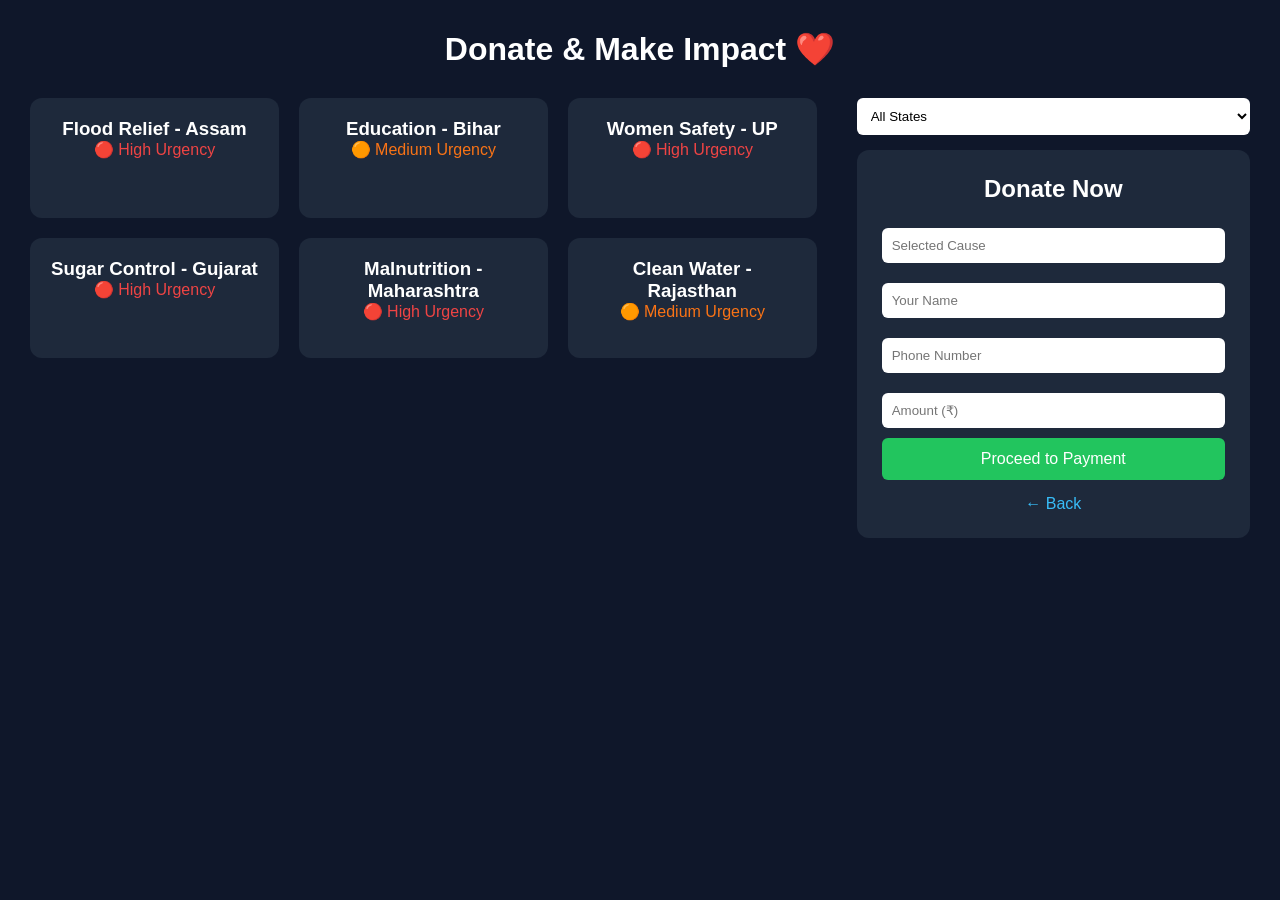
==== donate.html @ b56651e7 "Update website with new pages and styles" ====
<!DOCTYPE html>
<html lang="en">
<head>
<meta charset="UTF-8">
<meta name="viewport" content="width=device-width, initial-scale=1.0">
<title>Donate</title>

<!-- CONNECT CSS -->
<link rel="stylesheet" href="donate.css">
</head>

<body>

<h1>Donate & Make Impact ❤️</h1>

<div class="main-container">

  <!-- LEFT SIDE (CARDS) -->
  <div class="left">

    <div class="cause-grid">

      <div class="cause-card" data-state="assam" onclick="selectCause(this, 'Flood Relief - Assam')">
        <h3>Flood Relief - Assam</h3>
        <p class="high">🔴 High Urgency</p>
      </div>

      <div class="cause-card" data-state="bihar" onclick="selectCause(this, 'Education - Bihar')">
        <h3>Education - Bihar</h3>
        <p class="medium">🟠 Medium Urgency</p>
      </div>

      <div class="cause-card" data-state="up" onclick="selectCause(this, 'Women Safety - UP')">
        <h3>Women Safety - UP</h3>
        <p class="high">🔴 High Urgency</p>
      </div>

      <div class="cause-card" data-state="gujarat" onclick="selectCause(this, 'Sugar Control - Gujarat')">
        <h3>Sugar Control - Gujarat</h3>
        <p class="high">🔴 High Urgency</p>
      </div>

      <div class="cause-card" data-state="maharashtra" onclick="selectCause(this, 'Malnutrition - Maharashtra')">
        <h3>Malnutrition - Maharashtra</h3>
        <p class="high">🔴 High Urgency</p>
      </div>

      <div class="cause-card" data-state="rajasthan" onclick="selectCause(this, 'Clean Water - Rajasthan')">
        <h3>Clean Water - Rajasthan</h3>
        <p class="medium">🟠 Medium Urgency</p>
      </div>

    </div>

  </div>

  <!-- RIGHT SIDE -->
  <div class="right">

    <!-- FILTER -->
    <div class="filter">
      <select onchange="filterState(this.value)">
        <option value="all">All States</option>
        <option value="assam">Assam</option>
        <option value="bihar">Bihar</option>
        <option value="up">UP</option>
        <option value="gujarat">Gujarat</option>
        <option value="maharashtra">Maharashtra</option>
        <option value="rajasthan">Rajasthan</option>
      </select>
    </div>

    <!-- FORM -->
    <div class="form-box">
      <h2>Donate Now</h2>

      <form onsubmit="submitForm(event)">
        <input type="text" id="cause" placeholder="Selected Cause" readonly required>
        <input type="text" id="name" placeholder="Your Name" required>
        <input type="tel" id="phone" placeholder="Phone Number" required>
        <input type="number" id="amount" placeholder="Amount (₹)" required>

        <button type="submit">Proceed to Payment</button>
      </form>

      <a href="index.html" class="back">← Back</a>
    </div>

  </div>

</div>

<!-- SCRIPT -->
<script>

// SELECT CAUSE
function selectCause(card, causeName) {
  document.querySelectorAll(".cause-card").forEach(c => c.classList.remove("active"));
  card.classList.add("active");
  document.getElementById("cause").value = causeName;
}

// FILTER
function filterState(state) {
  let cards = document.querySelectorAll(".cause-card");

  cards.forEach(card => {
    if (state === "all" || card.dataset.state === state) {
      card.style.display = "block";
    } else {
      card.style.display = "none";
    }
  });
}

// SUBMIT FORM
function submitForm(e) {
  e.preventDefault();

  let donation = {
    cause: document.getElementById("cause").value,
    name: document.getElementById("name").value,
    phone: document.getElementById("phone").value,
    amount: document.getElementById("amount").value,
    date: new Date().toLocaleString()
  };

  localStorage.setItem("currentDonation", JSON.stringify(donation));

  window.location.href = "payment.html";
}

</script>

</body>
</html>
---- donate.css ----
/* RESET */
* {
  margin: 0;
  padding: 0;
  box-sizing: border-box;
  font-family: Arial, sans-serif;
}

/* BODY */
body {
  background: #0f172a;
  color: white;
  padding: 30px;
}

/* TITLE */
h1 {
  text-align: center;
  margin-bottom: 30px;
}

/* MAIN LAYOUT */
.main-container {
  display: flex;
  gap: 40px;
  align-items: flex-start;
}

/* LEFT SIDE (CARDS) */
.left {
  flex: 2;
}

/* RIGHT SIDE (FORM + FILTER) */
.right {
  flex: 1;
}

/* FILTER (TOP OF FORM) */
.filter {
  margin-bottom: 15px;
}

.filter select {
  width: 100%;
  padding: 10px;
  border-radius: 6px;
  border: none;
  background: white;
}

/* GRID (3 x 2 PERFECT) */
.cause-grid {
  display: grid;
  grid-template-columns: repeat(3, 1fr);
  gap: 20px;
}

/* CARDS */
.cause-card {
  background: #1e293b;
  padding: 20px;
  border-radius: 12px;
  cursor: pointer;
  transition: 0.3s;
  text-align: center;
  min-height: 120px;
}

.cause-card:hover {
  transform: scale(1.05);
  background: #334155;
}

.cause-card.active {
  border: 2px solid #22c55e;
}

/* URGENCY COLORS */
.high {
  color: #ef4444;
}

.medium {
  color: #f97316;
}

/* FORM BOX */
.form-box {
  background: #1e293b;
  padding: 25px;
  border-radius: 12px;
}

/* FORM TITLE */
.form-box h2 {
  text-align: center;
  margin-bottom: 15px;
}

/* INPUT FIELDS */
input {
  width: 100%;
  padding: 10px;
  margin: 10px 0;
  border-radius: 6px;
  border: none;
}

/* BUTTON */
button {
  width: 100%;
  padding: 12px;
  background: #22c55e;
  border: none;
  border-radius: 6px;
  color: white;
  font-size: 16px;
  cursor: pointer;
}

button:hover {
  background: #16a34a;
}

/* BACK LINK */
.back {
  display: block;
  text-align: center;
  margin-top: 15px;
  color: #38bdf8;
  text-decoration: none;
}

/* RESPONSIVE */
@media (max-width: 900px) {
  .main-container {
    flex-direction: column;
  }

  .cause-grid {
    grid-template-columns: repeat(2, 1fr);
  }
}

@media (max-width: 500px) {
  .cause-grid {
    grid-template-columns: 1fr;
  }
}
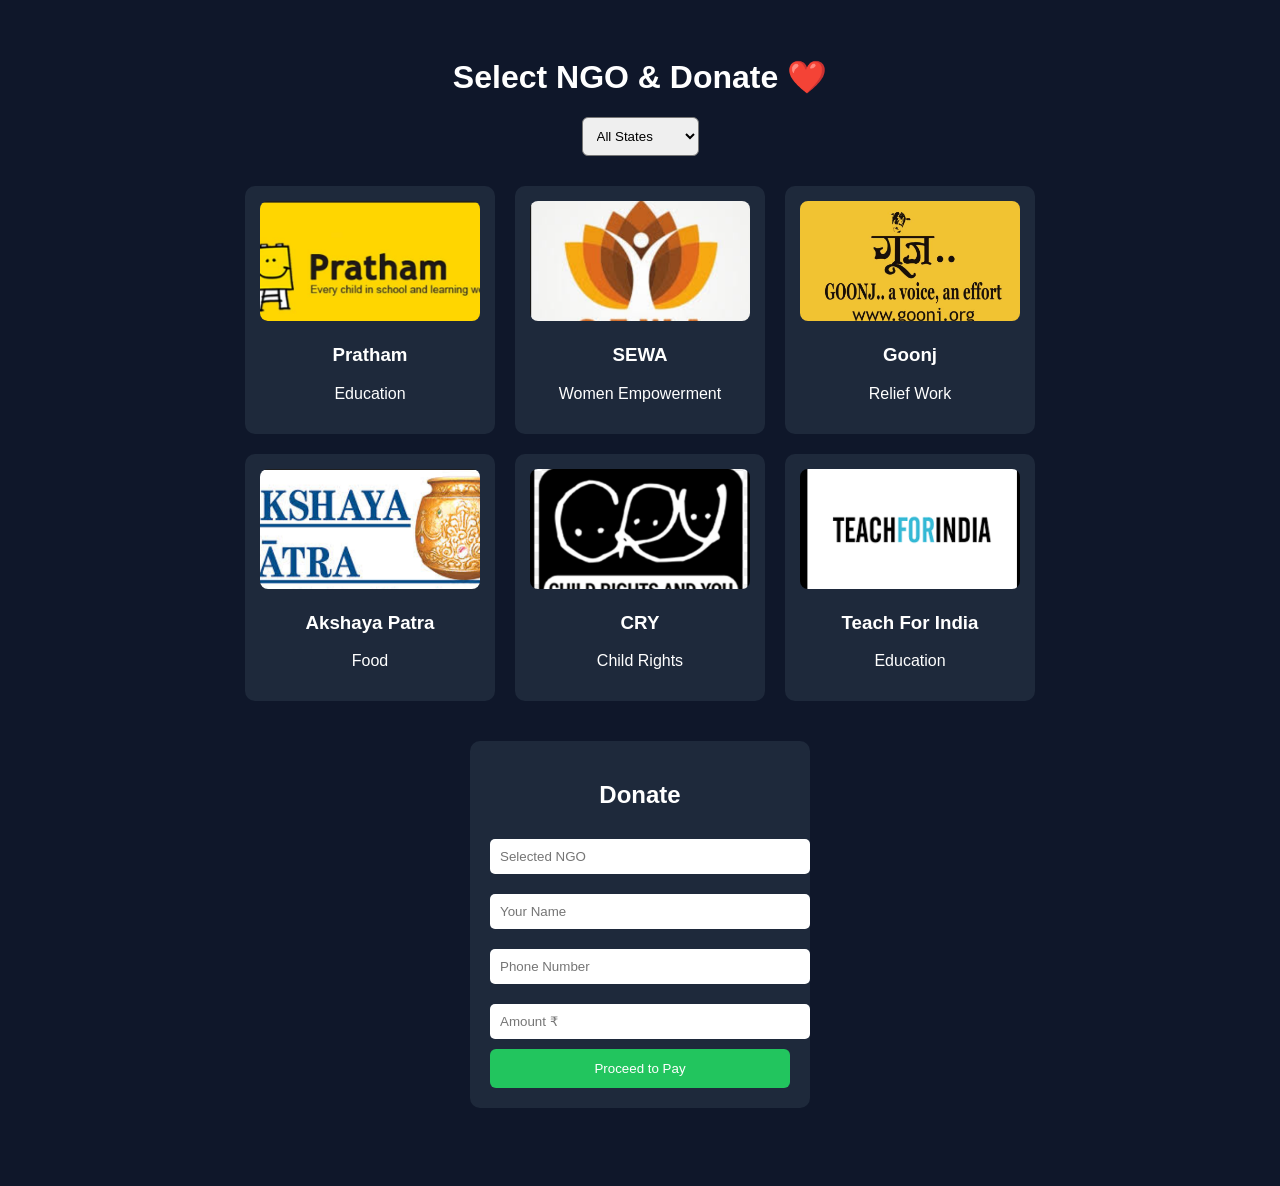
==== commit 9e34b19d: "Updated ImpactaBridge NGO platform" ====
--- a/donate.html
+++ b/donate.html
@@ -2,127 +2,163 @@
 <html lang="en">
 <head>
 <meta charset="UTF-8">
-<meta name="viewport" content="width=device-width, initial-scale=1.0">
 <title>Donate</title>
 
-<!-- CONNECT CSS -->
 <link rel="stylesheet" href="donate.css">
 </head>
 
 <body>
 
-<h1>Donate & Make Impact ❤️</h1>
+<h1>Select NGO & Donate ❤️</h1>
 
-<div class="main-container">
+<!-- FILTER -->
+<div class="top-bar">
+<select id="stateFilter" onchange="filterNGO()">
+  <option value="all">All States</option>
+  <option value="Maharashtra">Maharashtra</option>
+  <option value="Gujarat">Gujarat</option>
+  <option value="Delhi">Delhi</option>
+  <option value="Karnataka">Karnataka</option>
+</select>
+</div>
 
-  <!-- LEFT SIDE (CARDS) -->
-  <div class="left">
+<!-- NGO GRID -->
+<div class="grid" id="ngoGrid">
 
-    <div class="cause-grid">
+<div class="card" data-state="Maharashtra" onclick="selectNGO(this,'Pratham')">
+  <img src="phots/pratham.png">
+  <h3>Pratham</h3>
+  <p>Education</p>
+</div>
 
-      <div class="cause-card" data-state="assam" onclick="selectCause(this, 'Flood Relief - Assam')">
-        <h3>Flood Relief - Assam</h3>
-        <p class="high">🔴 High Urgency</p>
-      </div>
+<div class="card" data-state="Gujarat" onclick="selectNGO(this,'SEWA')">
+  <img src="phots/seva.png">
+  <h3>SEWA</h3>
+  <p>Women Empowerment</p>
+</div>
 
-      <div class="cause-card" data-state="bihar" onclick="selectCause(this, 'Education - Bihar')">
-        <h3>Education - Bihar</h3>
-        <p class="medium">🟠 Medium Urgency</p>
-      </div>
+<div class="card" data-state="Delhi" onclick="selectNGO(this,'Goonj')">
+  <img src="phots/goon.png">
+  <h3>Goonj</h3>
+  <p>Relief Work</p>
+</div>
 
-      <div class="cause-card" data-state="up" onclick="selectCause(this, 'Women Safety - UP')">
-        <h3>Women Safety - UP</h3>
-        <p class="high">🔴 High Urgency</p>
-      </div>
+<div class="card" data-state="Karnataka" onclick="selectNGO(this,'Akshaya Patra')">
+  <img src="phots/aksh.png">
+  <h3>Akshaya Patra</h3>
+  <p>Food</p>
+</div>
 
-      <div class="cause-card" data-state="gujarat" onclick="selectCause(this, 'Sugar Control - Gujarat')">
-        <h3>Sugar Control - Gujarat</h3>
-        <p class="high">🔴 High Urgency</p>
-      </div>
+<div class="card" data-state="India" onclick="selectNGO(this,'CRY')">
+  <img src="phots/cry.png">
+  <h3>CRY</h3>
+  <p>Child Rights</p>
+</div>
 
-      <div class="cause-card" data-state="maharashtra" onclick="selectCause(this, 'Malnutrition - Maharashtra')">
-        <h3>Malnutrition - Maharashtra</h3>
-        <p class="high">🔴 High Urgency</p>
-      </div>
-
-      <div class="cause-card" data-state="rajasthan" onclick="selectCause(this, 'Clean Water - Rajasthan')">
-        <h3>Clean Water - Rajasthan</h3>
-        <p class="medium">🟠 Medium Urgency</p>
-      </div>
-
-    </div>
-
-  </div>
-
-  <!-- RIGHT SIDE -->
-  <div class="right">
-
-    <!-- FILTER -->
-    <div class="filter">
-      <select onchange="filterState(this.value)">
-        <option value="all">All States</option>
-        <option value="assam">Assam</option>
-        <option value="bihar">Bihar</option>
-        <option value="up">UP</option>
-        <option value="gujarat">Gujarat</option>
-        <option value="maharashtra">Maharashtra</option>
-        <option value="rajasthan">Rajasthan</option>
-      </select>
-    </div>
-
-    <!-- FORM -->
-    <div class="form-box">
-      <h2>Donate Now</h2>
-
-      <form onsubmit="submitForm(event)">
-        <input type="text" id="cause" placeholder="Selected Cause" readonly required>
-        <input type="text" id="name" placeholder="Your Name" required>
-        <input type="tel" id="phone" placeholder="Phone Number" required>
-        <input type="number" id="amount" placeholder="Amount (₹)" required>
-
-        <button type="submit">Proceed to Payment</button>
-      </form>
-
-      <a href="index.html" class="back">← Back</a>
-    </div>
-
-  </div>
+<div class="card" data-state="India" onclick="selectNGO(this,'Teach For India')">
+  <img src="phots/tech.png">
+  <h3>Teach For India</h3>
+  <p>Education</p>
+</div>
 
 </div>
 
-<!-- SCRIPT -->
+<!-- FORM -->
+<div class="form-box">
+
+<h2>Donate</h2>
+
+<input id="ngoName" placeholder="Selected NGO" readonly>
+<input id="name" placeholder="Your Name">
+<input id="phone" placeholder="Phone Number">
+<input id="amount" type="number" placeholder="Amount ₹">
+
+<button onclick="goToPayment()">Proceed to Pay</button>
+
+</div>
+
 <script>
 
-// SELECT CAUSE
-function selectCause(card, causeName) {
-  document.querySelectorAll(".cause-card").forEach(c => c.classList.remove("active"));
+// SELECT NGO
+function selectNGO(card, name){
+  document.getElementById("ngoName").value = name;
+
+  document.querySelectorAll(".card").forEach(c => c.classList.remove("active"));
   card.classList.add("active");
-  document.getElementById("cause").value = causeName;
 }
 
-// FILTER
-function filterState(state) {
-  let cards = document.querySelectorAll(".cause-card");
+// FILTER NGOs
+function filterNGO(){
+  let val = document.getElementById("stateFilter").value;
+  let cards = document.querySelectorAll(".card");
 
-  cards.forEach(card => {
-    if (state === "all" || card.dataset.state === state) {
-      card.style.display = "block";
+  cards.forEach(card=>{
+    if(val==="all" || card.dataset.state===val){
+      card.style.display="block";
     } else {
-      card.style.display = "none";
+      card.style.display="none";
     }
   });
 }
 
-// SUBMIT FORM
-function submitForm(e) {
-  e.preventDefault();
+// AUTO FILTER FROM MAP
+window.onload = function(){
 
-  let donation = {
-    cause: document.getElementById("cause").value,
-    name: document.getElementById("name").value,
-    phone: document.getElementById("phone").value,
-    amount: document.getElementById("amount").value,
-    date: new Date().toLocaleString()
+  let state = localStorage.getItem("selectedState");
+
+  if(state){
+    document.getElementById("stateFilter").value = state;
+    filterNGO();
+
+    document.getElementById("ngoGrid").scrollIntoView({
+      behavior:"smooth"
+    });
+
+    localStorage.removeItem("selectedState");
+  }
+
+  // Ripple Effect
+  document.querySelectorAll("button").forEach(btn => {
+    btn.addEventListener("click", function(e){
+      let ripple = document.createElement("span");
+
+      ripple.style.position = "absolute";
+      ripple.style.width = ripple.style.height = "100px";
+      ripple.style.background = "rgba(255,255,255,0.3)";
+      ripple.style.borderRadius = "50%";
+      ripple.style.left = e.offsetX + "px";
+      ripple.style.top = e.offsetY + "px";
+      ripple.style.transform = "translate(-50%, -50%)";
+      ripple.style.animation = "ripple 0.6s linear";
+
+      this.appendChild(ripple);
+      setTimeout(()=> ripple.remove(), 600);
+    });
+  });
+
+}
+
+// GO TO PAYMENT (FINAL FIXED)
+function goToPayment(){
+
+  let ngo = document.getElementById("ngoName").value;
+  let name = document.getElementById("name").value;
+  let phone = document.getElementById("phone").value;
+  let amt = document.getElementById("amount").value;
+  let state = document.getElementById("stateFilter").value;
+
+  if(!ngo || !name || !phone || !amt){
+    alert("⚠️ Please fill all details");
+    return;
+  }
+
+  const donation = {
+    donor: name,
+    phone: phone,
+    ngo: ngo,
+    amount: parseFloat(amt),
+    state: state,
+    date: new Date().toLocaleDateString()
   };
 
   localStorage.setItem("currentDonation", JSON.stringify(donation));
--- a/donate.css
+++ b/donate.css
@@ -1,150 +1,95 @@
-/* RESET */
-* {
-  margin: 0;
-  padding: 0;
-  box-sizing: border-box;
-  font-family: Arial, sans-serif;
+body {
+  background:#0f172a;
+  color:white;
+  font-family:Arial;
+  text-align:center;
 }
 
-/* BODY */
+h1 {
+  margin-top:20px;
+}
+
+/* TOP BAR */
+.top-bar {
+  margin:20px;
+}
+
+select {
+  padding:10px;
+  border-radius:6px;
+}
+
+/* GRID */
+.grid {
+  display:grid;
+  grid-template-columns: repeat(3, 250px);
+  justify-content:center;
+  gap:20px;
+  margin:30px auto;
+}
+
+/* CARD */
+.card {
+  background:#1e293b;
+  padding:15px;
+  border-radius:10px;
+  cursor:pointer;
+  transition:0.3s;
+}
+
+.card:hover {
+  transform:scale(1.05);
+  background:#334155;
+}
+
+.card img {
+  width:100%;
+  height:120px;
+  object-fit:cover;
+  border-radius:8px;
+}
+
+/* FORM */
+.form-box {
+  background:#1e293b;
+  padding:20px;
+  width:300px;
+  margin:40px auto;
+  border-radius:10px;
+}
+
+input {
+  width:100%;
+  padding:10px;
+  margin:10px 0;
+  border-radius:5px;
+  border:none;
+}
+
+button {
+  width:100%;
+  padding:12px;
+  background:#22c55e;
+  border:none;
+  color:white;
+  border-radius:6px;
+  cursor:pointer;
+}
 body {
   background: #0f172a;
   color: white;
   padding: 30px;
+
+  animation: fadeIn 0.8s ease-in;
 }
 
-/* TITLE */
-h1 {
-  text-align: center;
-  margin-bottom: 30px;
-}
-
-/* MAIN LAYOUT */
-.main-container {
-  display: flex;
-  gap: 40px;
-  align-items: flex-start;
-}
-
-/* LEFT SIDE (CARDS) */
-.left {
-  flex: 2;
-}
-
-/* RIGHT SIDE (FORM + FILTER) */
-.right {
-  flex: 1;
-}
-
-/* FILTER (TOP OF FORM) */
-.filter {
-  margin-bottom: 15px;
-}
-
-.filter select {
-  width: 100%;
-  padding: 10px;
-  border-radius: 6px;
-  border: none;
-  background: white;
-}
-
-/* GRID (3 x 2 PERFECT) */
-.cause-grid {
-  display: grid;
-  grid-template-columns: repeat(3, 1fr);
-  gap: 20px;
-}
-
-/* CARDS */
-.cause-card {
-  background: #1e293b;
-  padding: 20px;
-  border-radius: 12px;
-  cursor: pointer;
-  transition: 0.3s;
-  text-align: center;
-  min-height: 120px;
-}
-
-.cause-card:hover {
-  transform: scale(1.05);
-  background: #334155;
-}
-
-.cause-card.active {
-  border: 2px solid #22c55e;
-}
-
-/* URGENCY COLORS */
-.high {
-  color: #ef4444;
-}
-
-.medium {
-  color: #f97316;
-}
-
-/* FORM BOX */
-.form-box {
-  background: #1e293b;
-  padding: 25px;
-  border-radius: 12px;
-}
-
-/* FORM TITLE */
-.form-box h2 {
-  text-align: center;
-  margin-bottom: 15px;
-}
-
-/* INPUT FIELDS */
-input {
-  width: 100%;
-  padding: 10px;
-  margin: 10px 0;
-  border-radius: 6px;
-  border: none;
-}
-
-/* BUTTON */
-button {
-  width: 100%;
-  padding: 12px;
-  background: #22c55e;
-  border: none;
-  border-radius: 6px;
-  color: white;
-  font-size: 16px;
-  cursor: pointer;
-}
-
-button:hover {
-  background: #16a34a;
-}
-
-/* BACK LINK */
-.back {
-  display: block;
-  text-align: center;
-  margin-top: 15px;
-  color: #38bdf8;
-  text-decoration: none;
-}
-
-/* RESPONSIVE */
-@media (max-width: 900px) {
-  .main-container {
-    flex-direction: column;
+@keyframes fadeIn {
+  from {
+    opacity: 0;
+    transform: translateY(20px);
   }
-
-  .cause-grid {
-    grid-template-columns: repeat(2, 1fr);
+  to {
+    opacity: 1;
+    transform: translateY(0);
   }
-}
-
-@media (max-width: 500px) {
-  .cause-grid {
-    grid-template-columns: 1fr;
-  }
-}
+}
